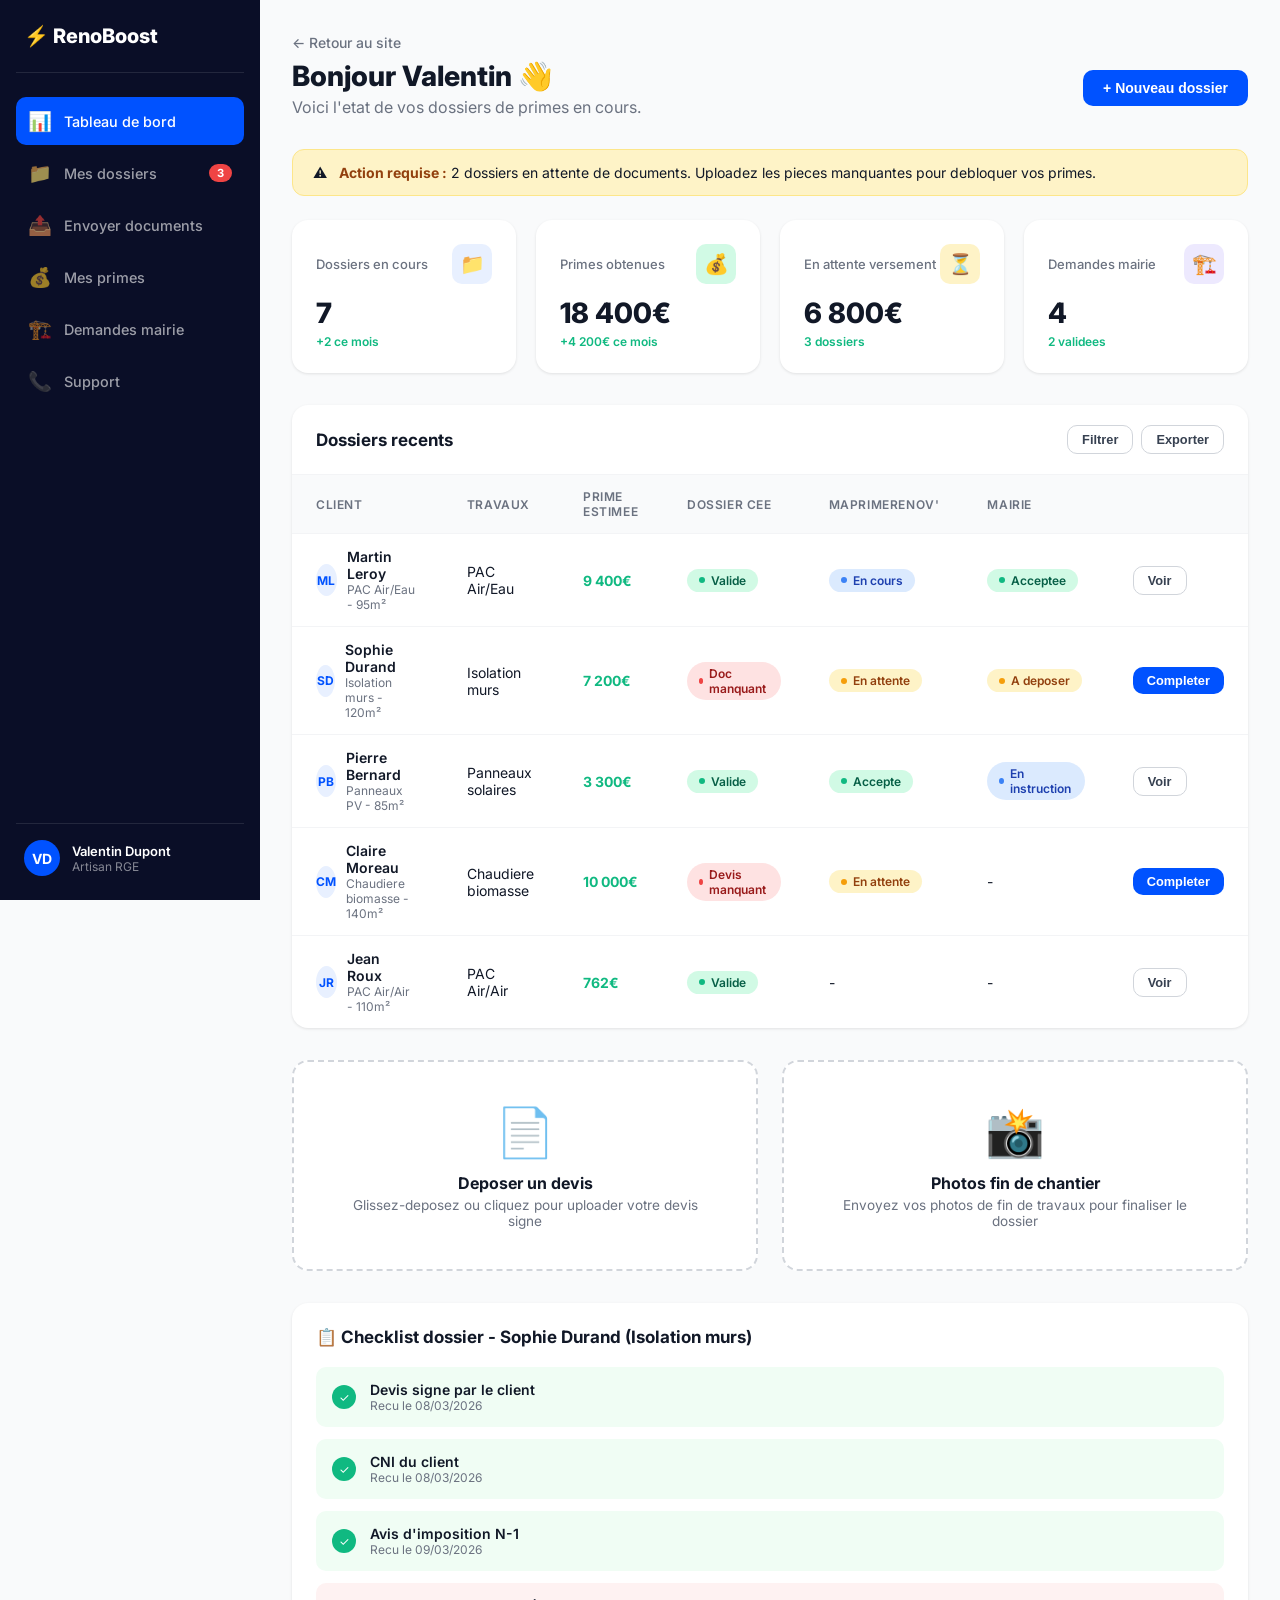
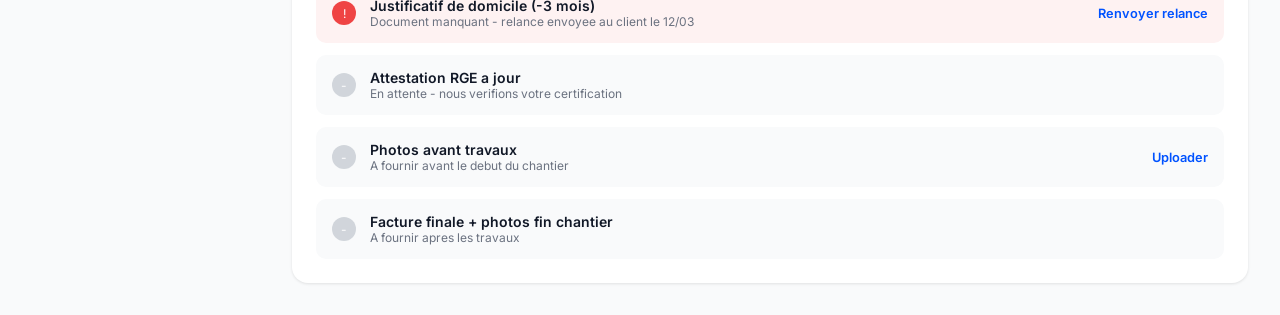
==== dashboard.html @ 0b753ac8 "Add artisan dashboard with dossier tracking, checklist, and document upload" ====
<!DOCTYPE html>
<html lang="fr">
<head>
    <meta charset="UTF-8">
    <meta name="viewport" content="width=device-width, initial-scale=1.0">
    <title>RenoBoost - Espace Artisan</title>
    <link rel="preconnect" href="https://fonts.googleapis.com">
    <link rel="preconnect" href="https://fonts.gstatic.com" crossorigin>
    <link href="https://fonts.googleapis.com/css2?family=Inter:wght@300;400;500;600;700;800;900&display=swap" rel="stylesheet">
    <style>
        :root {
            --primary: #0052FF;
            --primary-dark: #0041CC;
            --primary-light: #E8F0FF;
            --accent: #00D4AA;
            --dark: #0A0E27;
            --gray-900: #111827;
            --gray-700: #374151;
            --gray-500: #6B7280;
            --gray-300: #D1D5DB;
            --gray-100: #F3F4F6;
            --gray-50: #F9FAFB;
            --white: #FFFFFF;
            --success: #10B981;
            --warning: #F59E0B;
            --danger: #EF4444;
            --radius: 12px;
            --radius-lg: 16px;
            --shadow: 0 1px 3px rgba(0,0,0,0.1);
            --shadow-md: 0 4px 6px -1px rgba(0,0,0,0.1);
        }
        *, *::before, *::after { box-sizing: border-box; margin: 0; padding: 0; }
        body {
            font-family: 'Inter', -apple-system, sans-serif;
            background: var(--gray-50);
            color: var(--gray-900);
            min-height: 100vh;
        }

        /* Sidebar */
        .layout { display: flex; min-height: 100vh; }
        .sidebar {
            width: 260px;
            background: var(--dark);
            color: var(--white);
            padding: 24px 16px;
            display: flex;
            flex-direction: column;
            position: fixed;
            top: 0;
            bottom: 0;
            left: 0;
            z-index: 100;
        }
        .sidebar-logo {
            font-size: 1.25rem;
            font-weight: 800;
            padding: 0 8px 24px;
            border-bottom: 1px solid rgba(255,255,255,0.1);
            margin-bottom: 24px;
        }
        .sidebar-nav { display: flex; flex-direction: column; gap: 4px; flex: 1; }
        .sidebar-link {
            display: flex;
            align-items: center;
            gap: 12px;
            padding: 12px 12px;
            border-radius: 10px;
            color: rgba(255,255,255,0.6);
            font-size: 0.9rem;
            font-weight: 500;
            text-decoration: none;
            transition: all 0.2s;
        }
        .sidebar-link:hover { background: rgba(255,255,255,0.08); color: var(--white); }
        .sidebar-link.active { background: var(--primary); color: var(--white); }
        .sidebar-link .icon { font-size: 1.2rem; width: 24px; text-align: center; }
        .sidebar-badge {
            margin-left: auto;
            padding: 2px 8px;
            background: var(--danger);
            color: var(--white);
            font-size: 0.7rem;
            font-weight: 700;
            border-radius: 100px;
        }
        .sidebar-user {
            display: flex;
            align-items: center;
            gap: 12px;
            padding: 16px 8px 0;
            border-top: 1px solid rgba(255,255,255,0.1);
            margin-top: auto;
        }
        .user-avatar {
            width: 36px;
            height: 36px;
            background: var(--primary);
            border-radius: 50%;
            display: flex;
            align-items: center;
            justify-content: center;
            font-weight: 700;
            font-size: 0.875rem;
        }
        .user-info { font-size: 0.8125rem; }
        .user-name { font-weight: 600; }
        .user-role { opacity: 0.5; font-size: 0.75rem; }

        /* Main */
        .main { flex: 1; margin-left: 260px; padding: 32px; }
        .page-header {
            display: flex;
            justify-content: space-between;
            align-items: center;
            margin-bottom: 32px;
        }
        .page-header h1 { font-size: 1.75rem; font-weight: 800; }
        .page-header p { color: var(--gray-500); margin-top: 4px; }

        /* Stats cards */
        .stats-grid {
            display: grid;
            grid-template-columns: repeat(4, 1fr);
            gap: 20px;
            margin-bottom: 32px;
        }
        .stat-card {
            background: var(--white);
            border-radius: var(--radius-lg);
            padding: 24px;
            box-shadow: var(--shadow);
        }
        .stat-card-header {
            display: flex;
            justify-content: space-between;
            align-items: center;
            margin-bottom: 12px;
        }
        .stat-card-label { font-size: 0.8125rem; color: var(--gray-500); font-weight: 500; }
        .stat-card-icon {
            width: 40px;
            height: 40px;
            border-radius: 10px;
            display: flex;
            align-items: center;
            justify-content: center;
            font-size: 1.25rem;
        }
        .stat-card-icon.blue { background: var(--primary-light); }
        .stat-card-icon.green { background: #D1FAE5; }
        .stat-card-icon.orange { background: #FEF3C7; }
        .stat-card-icon.purple { background: #EDE9FE; }
        .stat-card-value { font-size: 1.75rem; font-weight: 800; }
        .stat-card-change { font-size: 0.75rem; color: var(--success); font-weight: 600; margin-top: 4px; }

        /* Table */
        .card {
            background: var(--white);
            border-radius: var(--radius-lg);
            box-shadow: var(--shadow);
            overflow: hidden;
        }
        .card-header {
            display: flex;
            justify-content: space-between;
            align-items: center;
            padding: 20px 24px;
            border-bottom: 1px solid var(--gray-100);
        }
        .card-title { font-size: 1.0625rem; font-weight: 700; }
        .btn {
            display: inline-flex;
            align-items: center;
            gap: 6px;
            padding: 10px 20px;
            font-size: 0.875rem;
            font-weight: 600;
            border-radius: 10px;
            border: none;
            cursor: pointer;
            transition: all 0.2s;
        }
        .btn-primary { background: var(--primary); color: var(--white); }
        .btn-primary:hover { background: var(--primary-dark); }
        .btn-outline { background: transparent; border: 1px solid var(--gray-300); color: var(--gray-700); }
        .btn-sm { padding: 6px 14px; font-size: 0.8rem; }

        table { width: 100%; border-collapse: collapse; }
        th, td { padding: 14px 24px; text-align: left; font-size: 0.875rem; }
        th { font-weight: 600; color: var(--gray-500); font-size: 0.75rem; text-transform: uppercase; letter-spacing: 0.05em; background: var(--gray-50); }
        td { border-top: 1px solid var(--gray-100); }
        tr:hover td { background: var(--gray-50); }

        .status {
            display: inline-flex;
            align-items: center;
            gap: 6px;
            padding: 4px 12px;
            border-radius: 100px;
            font-size: 0.75rem;
            font-weight: 600;
        }
        .status-dot { width: 6px; height: 6px; border-radius: 50%; }
        .status-pending { background: #FEF3C7; color: #92400E; }
        .status-pending .status-dot { background: #F59E0B; }
        .status-progress { background: #DBEAFE; color: #1E40AF; }
        .status-progress .status-dot { background: #3B82F6; }
        .status-done { background: #D1FAE5; color: #065F46; }
        .status-done .status-dot { background: #10B981; }
        .status-missing { background: #FEE2E2; color: #991B1B; }
        .status-missing .status-dot { background: #EF4444; }

        .client-cell { display: flex; align-items: center; gap: 10px; }
        .client-avatar {
            width: 32px; height: 32px; border-radius: 50%;
            background: var(--primary-light); color: var(--primary);
            display: flex; align-items: center; justify-content: center;
            font-weight: 700; font-size: 0.75rem;
        }
        .client-name { font-weight: 600; }
        .client-sub { font-size: 0.75rem; color: var(--gray-500); }
        .amount { font-weight: 700; color: var(--success); }

        /* Upload zone */
        .upload-section { margin-top: 32px; display: grid; grid-template-columns: 1fr 1fr; gap: 24px; }
        .upload-card {
            background: var(--white);
            border: 2px dashed var(--gray-300);
            border-radius: var(--radius-lg);
            padding: 40px;
            text-align: center;
            cursor: pointer;
            transition: all 0.2s;
        }
        .upload-card:hover { border-color: var(--primary); background: var(--primary-light); }
        .upload-icon { font-size: 3rem; margin-bottom: 12px; }
        .upload-title { font-size: 1rem; font-weight: 700; margin-bottom: 4px; }
        .upload-desc { font-size: 0.85rem; color: var(--gray-500); }

        /* Checklist */
        .checklist-section { margin-top: 32px; }
        .checklist-card {
            background: var(--white);
            border-radius: var(--radius-lg);
            box-shadow: var(--shadow);
            padding: 24px;
        }
        .checklist-title {
            font-size: 1.0625rem;
            font-weight: 700;
            margin-bottom: 20px;
            display: flex;
            align-items: center;
            gap: 10px;
        }
        .checklist { display: flex; flex-direction: column; gap: 12px; }
        .checklist-item {
            display: flex;
            align-items: center;
            gap: 14px;
            padding: 14px 16px;
            border-radius: 10px;
            background: var(--gray-50);
            transition: all 0.2s;
        }
        .checklist-item.done { background: #F0FDF4; }
        .checklist-item.missing { background: #FEF2F2; }
        .check-icon {
            width: 24px; height: 24px; border-radius: 50%;
            display: flex; align-items: center; justify-content: center;
            font-size: 0.75rem; flex-shrink: 0;
        }
        .check-icon.done { background: var(--success); color: white; }
        .check-icon.pending { background: var(--gray-300); color: white; }
        .check-icon.missing { background: var(--danger); color: white; }
        .checklist-text { flex: 1; }
        .checklist-label { font-size: 0.875rem; font-weight: 600; }
        .checklist-hint { font-size: 0.75rem; color: var(--gray-500); }
        .checklist-action { font-size: 0.8rem; color: var(--primary); font-weight: 600; cursor: pointer; }

        /* Notification bell */
        .notif-bar {
            background: #FEF3C7;
            border: 1px solid #FDE68A;
            border-radius: var(--radius);
            padding: 14px 20px;
            margin-bottom: 24px;
            display: flex;
            align-items: center;
            gap: 12px;
            font-size: 0.875rem;
        }
        .notif-bar strong { color: #92400E; }

        /* Back link */
        .back-link {
            display: inline-flex;
            align-items: center;
            gap: 6px;
            color: var(--gray-500);
            font-size: 0.875rem;
            font-weight: 500;
            text-decoration: none;
            margin-bottom: 8px;
        }
        .back-link:hover { color: var(--primary); }

        /* Responsive */
        @media (max-width: 1024px) {
            .stats-grid { grid-template-columns: 1fr 1fr; }
            .upload-section { grid-template-columns: 1fr; }
        }
        @media (max-width: 768px) {
            .sidebar { display: none; }
            .main { margin-left: 0; padding: 20px; }
            .stats-grid { grid-template-columns: 1fr; }
            .page-header { flex-direction: column; align-items: flex-start; gap: 16px; }
        }
    </style>
</head>
<body>
    <div class="layout">
        <!-- Sidebar -->
        <aside class="sidebar">
            <div class="sidebar-logo">⚡ RenoBoost</div>
            <nav class="sidebar-nav">
                <a href="#" class="sidebar-link active">
                    <span class="icon">📊</span> Tableau de bord
                </a>
                <a href="#" class="sidebar-link">
                    <span class="icon">📁</span> Mes dossiers
                    <span class="sidebar-badge">3</span>
                </a>
                <a href="#" class="sidebar-link">
                    <span class="icon">📤</span> Envoyer documents
                </a>
                <a href="#" class="sidebar-link">
                    <span class="icon">💰</span> Mes primes
                </a>
                <a href="#" class="sidebar-link">
                    <span class="icon">🏗️</span> Demandes mairie
                </a>
                <a href="#" class="sidebar-link">
                    <span class="icon">📞</span> Support
                </a>
            </nav>
            <div class="sidebar-user">
                <div class="user-avatar">VD</div>
                <div class="user-info">
                    <div class="user-name">Valentin Dupont</div>
                    <div class="user-role">Artisan RGE</div>
                </div>
            </div>
        </aside>

        <!-- Main Content -->
        <main class="main">
            <a href="index.html" class="back-link">← Retour au site</a>

            <div class="page-header">
                <div>
                    <h1>Bonjour Valentin 👋</h1>
                    <p>Voici l'etat de vos dossiers de primes en cours.</p>
                </div>
                <button class="btn btn-primary" onclick="document.querySelector('.upload-section').scrollIntoView({behavior:'smooth'})">
                    + Nouveau dossier
                </button>
            </div>

            <!-- Alert -->
            <div class="notif-bar">
                <span>⚠️</span>
                <div><strong>Action requise :</strong> 2 dossiers en attente de documents. Uploadez les pieces manquantes pour debloquer vos primes.</div>
            </div>

            <!-- Stats -->
            <div class="stats-grid">
                <div class="stat-card">
                    <div class="stat-card-header">
                        <span class="stat-card-label">Dossiers en cours</span>
                        <div class="stat-card-icon blue">📁</div>
                    </div>
                    <div class="stat-card-value">7</div>
                    <div class="stat-card-change">+2 ce mois</div>
                </div>
                <div class="stat-card">
                    <div class="stat-card-header">
                        <span class="stat-card-label">Primes obtenues</span>
                        <div class="stat-card-icon green">💰</div>
                    </div>
                    <div class="stat-card-value">18 400€</div>
                    <div class="stat-card-change">+4 200€ ce mois</div>
                </div>
                <div class="stat-card">
                    <div class="stat-card-header">
                        <span class="stat-card-label">En attente versement</span>
                        <div class="stat-card-icon orange">⏳</div>
                    </div>
                    <div class="stat-card-value">6 800€</div>
                    <div class="stat-card-change">3 dossiers</div>
                </div>
                <div class="stat-card">
                    <div class="stat-card-header">
                        <span class="stat-card-label">Demandes mairie</span>
                        <div class="stat-card-icon purple">🏗️</div>
                    </div>
                    <div class="stat-card-value">4</div>
                    <div class="stat-card-change">2 validees</div>
                </div>
            </div>

            <!-- Dossiers table -->
            <div class="card">
                <div class="card-header">
                    <span class="card-title">Dossiers recents</span>
                    <div style="display:flex;gap:8px;">
                        <button class="btn btn-outline btn-sm">Filtrer</button>
                        <button class="btn btn-outline btn-sm">Exporter</button>
                    </div>
                </div>
                <table>
                    <thead>
                        <tr>
                            <th>Client</th>
                            <th>Travaux</th>
                            <th>Prime estimee</th>
                            <th>Dossier CEE</th>
                            <th>MaPrimeRenov'</th>
                            <th>Mairie</th>
                            <th></th>
                        </tr>
                    </thead>
                    <tbody>
                        <tr>
                            <td>
                                <div class="client-cell">
                                    <div class="client-avatar">ML</div>
                                    <div>
                                        <div class="client-name">Martin Leroy</div>
                                        <div class="client-sub">PAC Air/Eau - 95m²</div>
                                    </div>
                                </div>
                            </td>
                            <td>PAC Air/Eau</td>
                            <td class="amount">9 400€</td>
                            <td><span class="status status-done"><span class="status-dot"></span>Valide</span></td>
                            <td><span class="status status-progress"><span class="status-dot"></span>En cours</span></td>
                            <td><span class="status status-done"><span class="status-dot"></span>Acceptee</span></td>
                            <td><button class="btn btn-outline btn-sm">Voir</button></td>
                        </tr>
                        <tr>
                            <td>
                                <div class="client-cell">
                                    <div class="client-avatar">SD</div>
                                    <div>
                                        <div class="client-name">Sophie Durand</div>
                                        <div class="client-sub">Isolation murs - 120m²</div>
                                    </div>
                                </div>
                            </td>
                            <td>Isolation murs</td>
                            <td class="amount">7 200€</td>
                            <td><span class="status status-missing"><span class="status-dot"></span>Doc manquant</span></td>
                            <td><span class="status status-pending"><span class="status-dot"></span>En attente</span></td>
                            <td><span class="status status-pending"><span class="status-dot"></span>A deposer</span></td>
                            <td><button class="btn btn-primary btn-sm">Completer</button></td>
                        </tr>
                        <tr>
                            <td>
                                <div class="client-cell">
                                    <div class="client-avatar">PB</div>
                                    <div>
                                        <div class="client-name">Pierre Bernard</div>
                                        <div class="client-sub">Panneaux PV - 85m²</div>
                                    </div>
                                </div>
                            </td>
                            <td>Panneaux solaires</td>
                            <td class="amount">3 300€</td>
                            <td><span class="status status-done"><span class="status-dot"></span>Valide</span></td>
                            <td><span class="status status-done"><span class="status-dot"></span>Accepte</span></td>
                            <td><span class="status status-progress"><span class="status-dot"></span>En instruction</span></td>
                            <td><button class="btn btn-outline btn-sm">Voir</button></td>
                        </tr>
                        <tr>
                            <td>
                                <div class="client-cell">
                                    <div class="client-avatar">CM</div>
                                    <div>
                                        <div class="client-name">Claire Moreau</div>
                                        <div class="client-sub">Chaudiere biomasse - 140m²</div>
                                    </div>
                                </div>
                            </td>
                            <td>Chaudiere biomasse</td>
                            <td class="amount">10 000€</td>
                            <td><span class="status status-missing"><span class="status-dot"></span>Devis manquant</span></td>
                            <td><span class="status status-pending"><span class="status-dot"></span>En attente</span></td>
                            <td>-</td>
                            <td><button class="btn btn-primary btn-sm">Completer</button></td>
                        </tr>
                        <tr>
                            <td>
                                <div class="client-cell">
                                    <div class="client-avatar">JR</div>
                                    <div>
                                        <div class="client-name">Jean Roux</div>
                                        <div class="client-sub">PAC Air/Air - 110m²</div>
                                    </div>
                                </div>
                            </td>
                            <td>PAC Air/Air</td>
                            <td class="amount">762€</td>
                            <td><span class="status status-done"><span class="status-dot"></span>Valide</span></td>
                            <td>-</td>
                            <td>-</td>
                            <td><button class="btn btn-outline btn-sm">Voir</button></td>
                        </tr>
                    </tbody>
                </table>
            </div>

            <!-- Upload section -->
            <div class="upload-section">
                <div class="upload-card" onclick="alert('Upload devis - Fonctionnalite a venir !')">
                    <div class="upload-icon">📄</div>
                    <div class="upload-title">Deposer un devis</div>
                    <div class="upload-desc">Glissez-deposez ou cliquez pour uploader votre devis signe</div>
                </div>
                <div class="upload-card" onclick="alert('Upload photos - Fonctionnalite a venir !')">
                    <div class="upload-icon">📸</div>
                    <div class="upload-title">Photos fin de chantier</div>
                    <div class="upload-desc">Envoyez vos photos de fin de travaux pour finaliser le dossier</div>
                </div>
            </div>

            <!-- Checklist -->
            <div class="checklist-section">
                <div class="checklist-card">
                    <div class="checklist-title">📋 Checklist dossier - Sophie Durand (Isolation murs)</div>
                    <div class="checklist">
                        <div class="checklist-item done">
                            <div class="check-icon done">✓</div>
                            <div class="checklist-text">
                                <div class="checklist-label">Devis signe par le client</div>
                                <div class="checklist-hint">Recu le 08/03/2026</div>
                            </div>
                        </div>
                        <div class="checklist-item done">
                            <div class="check-icon done">✓</div>
                            <div class="checklist-text">
                                <div class="checklist-label">CNI du client</div>
                                <div class="checklist-hint">Recu le 08/03/2026</div>
                            </div>
                        </div>
                        <div class="checklist-item done">
                            <div class="check-icon done">✓</div>
                            <div class="checklist-text">
                                <div class="checklist-label">Avis d'imposition N-1</div>
                                <div class="checklist-hint">Recu le 09/03/2026</div>
                            </div>
                        </div>
                        <div class="checklist-item missing">
                            <div class="check-icon missing">!</div>
                            <div class="checklist-text">
                                <div class="checklist-label">Justificatif de domicile (-3 mois)</div>
                                <div class="checklist-hint">Document manquant - relance envoyee au client le 12/03</div>
                            </div>
                            <span class="checklist-action">Renvoyer relance</span>
                        </div>
                        <div class="checklist-item">
                            <div class="check-icon pending">-</div>
                            <div class="checklist-text">
                                <div class="checklist-label">Attestation RGE a jour</div>
                                <div class="checklist-hint">En attente - nous verifions votre certification</div>
                            </div>
                        </div>
                        <div class="checklist-item">
                            <div class="check-icon pending">-</div>
                            <div class="checklist-text">
                                <div class="checklist-label">Photos avant travaux</div>
                                <div class="checklist-hint">A fournir avant le debut du chantier</div>
                            </div>
                            <span class="checklist-action">Uploader</span>
                        </div>
                        <div class="checklist-item">
                            <div class="check-icon pending">-</div>
                            <div class="checklist-text">
                                <div class="checklist-label">Facture finale + photos fin chantier</div>
                                <div class="checklist-hint">A fournir apres les travaux</div>
                            </div>
                        </div>
                    </div>
                </div>
            </div>
        </main>
    </div>
</body>
</html>
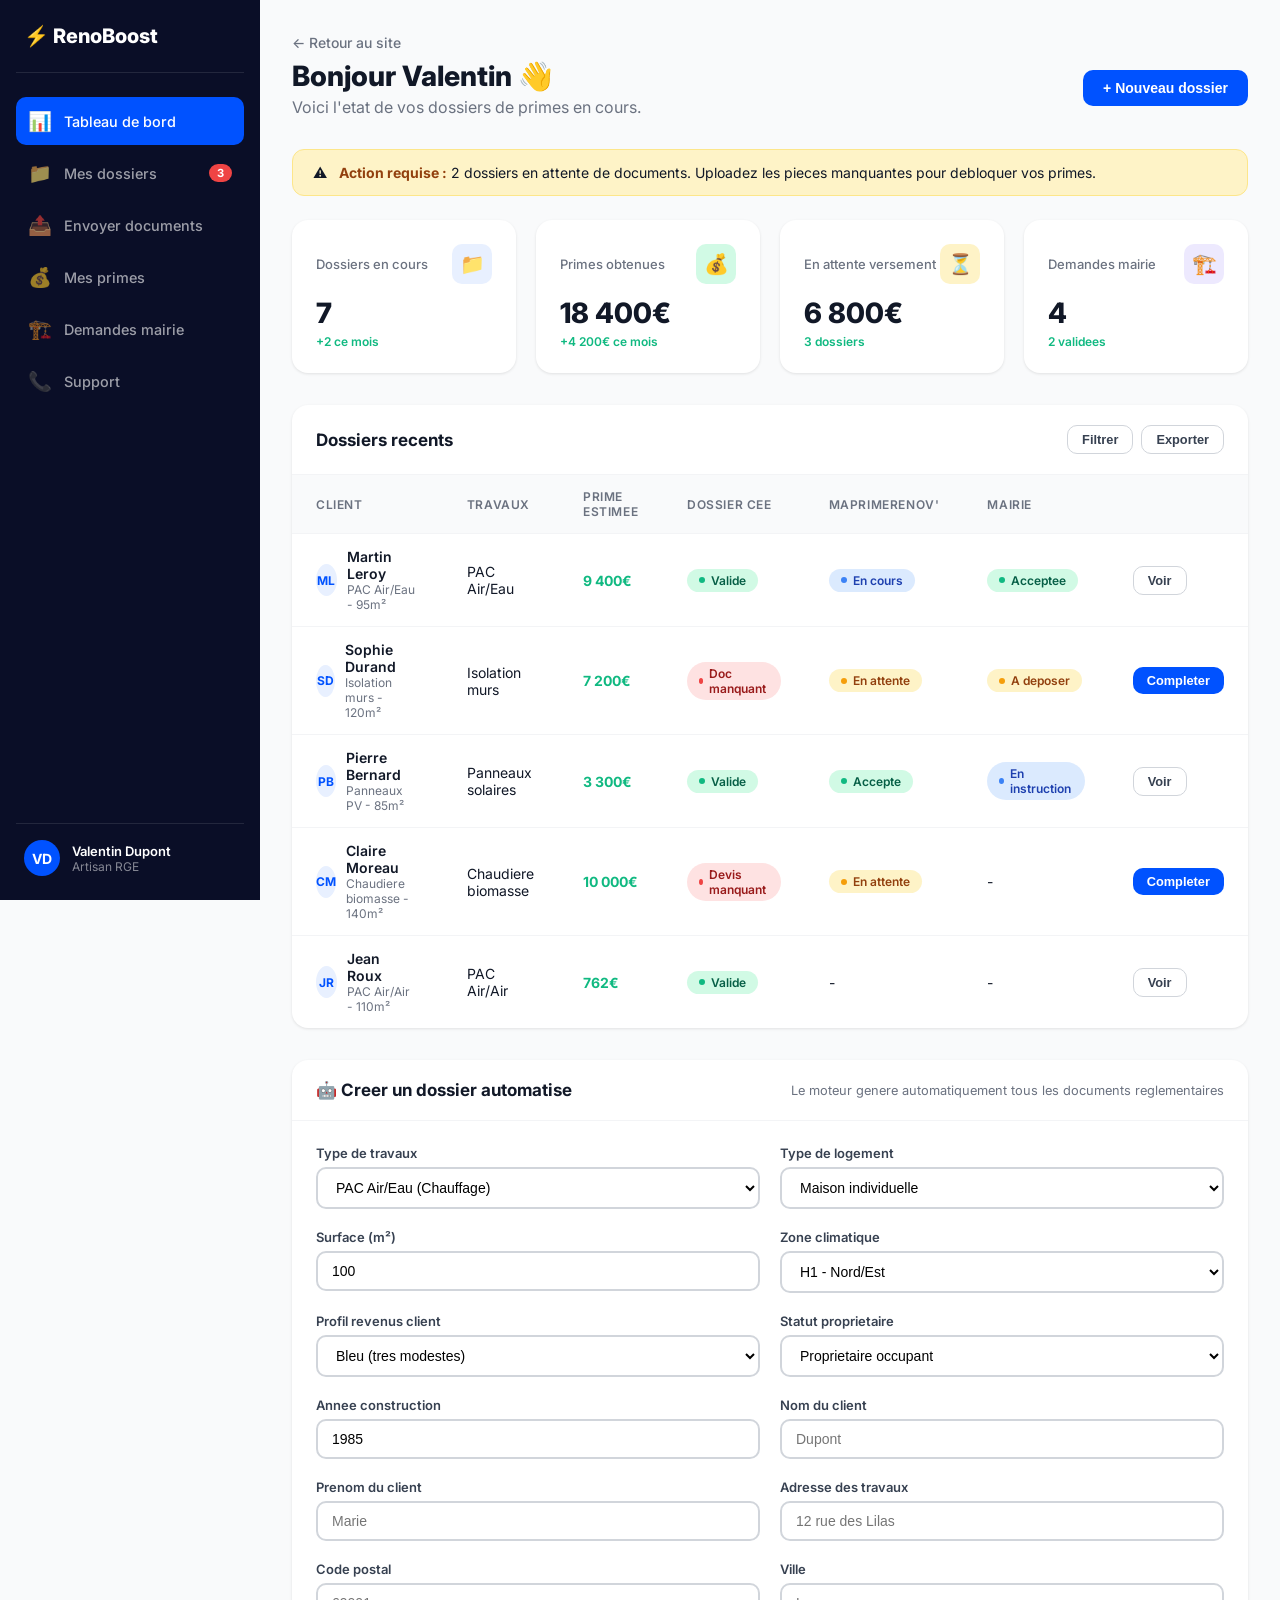
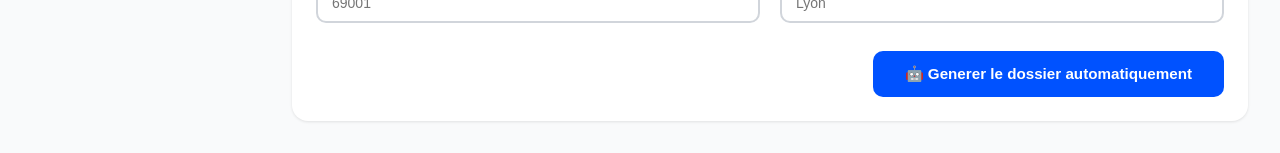
==== commit 591e032d: "Add automated dossier engine based on CEE/MPR/urbanisme regulations" ====
--- a/dashboard.html
+++ b/dashboard.html
@@ -305,6 +305,56 @@
             margin-bottom: 8px;
         }
         .back-link:hover { color: var(--primary); }
+
+        /* Form dashboard */
+        .form-group-dash { display: flex; flex-direction: column; gap: 6px; }
+        .form-group-dash label { font-size: 0.8125rem; font-weight: 600; color: var(--gray-700); }
+        .dash-input {
+            padding: 10px 14px; border: 2px solid var(--gray-300); border-radius: 10px;
+            font-size: 0.875rem; background: var(--white); transition: border-color 0.2s;
+        }
+        .dash-input:focus { border-color: var(--primary); outline: none; }
+        /* Doc sections */
+        .doc-section-header {
+            padding: 14px 24px; background: var(--gray-50); font-weight: 700;
+            font-size: 0.875rem; border-top: 1px solid var(--gray-100);
+            display: flex; align-items: center; gap: 10px;
+        }
+        .doc-row {
+            display: flex; align-items: center; gap: 16px; padding: 12px 24px;
+            border-top: 1px solid var(--gray-100); font-size: 0.85rem;
+        }
+        .doc-row:hover { background: var(--gray-50); }
+        .doc-icon { font-size: 1.1rem; width: 28px; text-align: center; }
+        .doc-info { flex: 1; }
+        .doc-name { font-weight: 600; }
+        .doc-desc { font-size: 0.75rem; color: var(--gray-500); margin-top: 2px; }
+        .doc-badge {
+            padding: 3px 10px; border-radius: 100px; font-size: 0.7rem; font-weight: 600;
+        }
+        .doc-badge.auto { background: #D1FAE5; color: #065F46; }
+        .doc-badge.manual { background: #FEF3C7; color: #92400E; }
+        .doc-badge.verifiable { background: #DBEAFE; color: #1E40AF; }
+        .doc-when { font-size: 0.7rem; color: var(--gray-500); white-space: nowrap; }
+        /* Timeline */
+        .tl-step {
+            display: flex; gap: 16px; padding: 14px 0;
+            border-bottom: 1px solid var(--gray-100);
+        }
+        .tl-step:last-child { border-bottom: none; }
+        .tl-num {
+            width: 32px; height: 32px; border-radius: 50%;
+            display: flex; align-items: center; justify-content: center;
+            font-size: 0.75rem; font-weight: 800; flex-shrink: 0;
+            background: var(--primary); color: white;
+        }
+        .tl-num.auto { background: var(--success); }
+        .tl-content { flex: 1; }
+        .tl-phase { font-size: 0.65rem; font-weight: 700; text-transform: uppercase; color: var(--gray-500); letter-spacing: 0.05em; }
+        .tl-action { font-weight: 700; font-size: 0.875rem; margin: 2px 0; }
+        .tl-detail { font-size: 0.8rem; color: var(--gray-500); }
+        .tl-alert { font-size: 0.75rem; color: var(--danger); font-weight: 600; margin-top: 4px; }
+        .tl-delai { font-size: 0.7rem; color: var(--primary); font-weight: 600; white-space: nowrap; align-self: center; }
 
         /* Responsive */
         @media (max-width: 1024px) {
@@ -521,80 +571,291 @@
                 </table>
             </div>
 
-            <!-- Upload section -->
-            <div class="upload-section">
-                <div class="upload-card" onclick="alert('Upload devis - Fonctionnalite a venir !')">
-                    <div class="upload-icon">📄</div>
-                    <div class="upload-title">Deposer un devis</div>
-                    <div class="upload-desc">Glissez-deposez ou cliquez pour uploader votre devis signe</div>
-                </div>
-                <div class="upload-card" onclick="alert('Upload photos - Fonctionnalite a venir !')">
-                    <div class="upload-icon">📸</div>
-                    <div class="upload-title">Photos fin de chantier</div>
-                    <div class="upload-desc">Envoyez vos photos de fin de travaux pour finaliser le dossier</div>
-                </div>
-            </div>
-
-            <!-- Checklist -->
-            <div class="checklist-section">
-                <div class="checklist-card">
-                    <div class="checklist-title">📋 Checklist dossier - Sophie Durand (Isolation murs)</div>
-                    <div class="checklist">
-                        <div class="checklist-item done">
-                            <div class="check-icon done">✓</div>
-                            <div class="checklist-text">
-                                <div class="checklist-label">Devis signe par le client</div>
-                                <div class="checklist-hint">Recu le 08/03/2026</div>
-                            </div>
-                        </div>
-                        <div class="checklist-item done">
-                            <div class="check-icon done">✓</div>
-                            <div class="checklist-text">
-                                <div class="checklist-label">CNI du client</div>
-                                <div class="checklist-hint">Recu le 08/03/2026</div>
-                            </div>
-                        </div>
-                        <div class="checklist-item done">
-                            <div class="check-icon done">✓</div>
-                            <div class="checklist-text">
-                                <div class="checklist-label">Avis d'imposition N-1</div>
-                                <div class="checklist-hint">Recu le 09/03/2026</div>
-                            </div>
-                        </div>
-                        <div class="checklist-item missing">
-                            <div class="check-icon missing">!</div>
-                            <div class="checklist-text">
-                                <div class="checklist-label">Justificatif de domicile (-3 mois)</div>
-                                <div class="checklist-hint">Document manquant - relance envoyee au client le 12/03</div>
-                            </div>
-                            <span class="checklist-action">Renvoyer relance</span>
-                        </div>
-                        <div class="checklist-item">
-                            <div class="check-icon pending">-</div>
-                            <div class="checklist-text">
-                                <div class="checklist-label">Attestation RGE a jour</div>
-                                <div class="checklist-hint">En attente - nous verifions votre certification</div>
-                            </div>
-                        </div>
-                        <div class="checklist-item">
-                            <div class="check-icon pending">-</div>
-                            <div class="checklist-text">
-                                <div class="checklist-label">Photos avant travaux</div>
-                                <div class="checklist-hint">A fournir avant le debut du chantier</div>
-                            </div>
-                            <span class="checklist-action">Uploader</span>
-                        </div>
-                        <div class="checklist-item">
-                            <div class="check-icon pending">-</div>
-                            <div class="checklist-text">
-                                <div class="checklist-label">Facture finale + photos fin chantier</div>
-                                <div class="checklist-hint">A fournir apres les travaux</div>
-                            </div>
-                        </div>
+            <!-- NOUVEAU DOSSIER AUTOMATISE -->
+            <div id="nouveauDossierSection" class="card" style="margin-top:32px;">
+                <div class="card-header">
+                    <span class="card-title">🤖 Creer un dossier automatise</span>
+                    <span style="font-size:0.8rem;color:var(--gray-500);">Le moteur genere automatiquement tous les documents reglementaires</span>
+                </div>
+                <div style="padding:24px;">
+                    <form id="formNouveauDossier" style="display:grid;grid-template-columns:1fr 1fr;gap:20px;">
+                        <div class="form-group-dash">
+                            <label>Type de travaux</label>
+                            <select id="nd_travaux" class="dash-input">
+                                <option value="pac_air_eau">PAC Air/Eau (Chauffage)</option>
+                                <option value="pac_air_air">PAC Air/Air (Clim reversible)</option>
+                                <option value="chaudiere_biomasse">Chaudiere biomasse</option>
+                                <option value="isolation_murs_ext">Isolation murs exterieur (ITE)</option>
+                                <option value="isolation_murs_int">Isolation murs interieur</option>
+                                <option value="isolation_combles">Isolation combles / toiture</option>
+                                <option value="panneaux_solaires_toiture">Panneaux photovoltaiques (toiture)</option>
+                                <option value="chauffe_eau_solaire">Chauffe-eau solaire</option>
+                                <option value="fenetres">Fenetres double/triple vitrage</option>
+                                <option value="vmc_double_flux">VMC double flux</option>
+                            </select>
+                        </div>
+                        <div class="form-group-dash">
+                            <label>Type de logement</label>
+                            <select id="nd_logement" class="dash-input">
+                                <option value="maison">Maison individuelle</option>
+                                <option value="appartement">Appartement</option>
+                            </select>
+                        </div>
+                        <div class="form-group-dash">
+                            <label>Surface (m²)</label>
+                            <input type="number" id="nd_surface" value="100" class="dash-input">
+                        </div>
+                        <div class="form-group-dash">
+                            <label>Zone climatique</label>
+                            <select id="nd_zone" class="dash-input">
+                                <option value="H1">H1 - Nord/Est</option>
+                                <option value="H2">H2 - Ouest</option>
+                                <option value="H3">H3 - Sud</option>
+                            </select>
+                        </div>
+                        <div class="form-group-dash">
+                            <label>Profil revenus client</label>
+                            <select id="nd_revenus" class="dash-input">
+                                <option value="bleu">Bleu (tres modestes)</option>
+                                <option value="jaune">Jaune (modestes)</option>
+                                <option value="violet">Violet (intermediaires)</option>
+                                <option value="rose">Rose (superieurs)</option>
+                            </select>
+                        </div>
+                        <div class="form-group-dash">
+                            <label>Statut proprietaire</label>
+                            <select id="nd_statut" class="dash-input">
+                                <option value="occupant">Proprietaire occupant</option>
+                                <option value="bailleur">Proprietaire bailleur</option>
+                            </select>
+                        </div>
+                        <div class="form-group-dash">
+                            <label>Annee construction</label>
+                            <input type="number" id="nd_annee" value="1985" class="dash-input">
+                        </div>
+                        <div class="form-group-dash">
+                            <label>Nom du client</label>
+                            <input type="text" id="nd_nom" placeholder="Dupont" class="dash-input">
+                        </div>
+                        <div class="form-group-dash">
+                            <label>Prenom du client</label>
+                            <input type="text" id="nd_prenom" placeholder="Marie" class="dash-input">
+                        </div>
+                        <div class="form-group-dash">
+                            <label>Adresse des travaux</label>
+                            <input type="text" id="nd_adresse" placeholder="12 rue des Lilas" class="dash-input">
+                        </div>
+                        <div class="form-group-dash">
+                            <label>Code postal</label>
+                            <input type="text" id="nd_cp" placeholder="69001" class="dash-input">
+                        </div>
+                        <div class="form-group-dash">
+                            <label>Ville</label>
+                            <input type="text" id="nd_ville" placeholder="Lyon" class="dash-input">
+                        </div>
+                        <div style="grid-column:1/-1;display:flex;gap:12px;justify-content:flex-end;margin-top:8px;">
+                            <button type="button" class="btn btn-primary" onclick="creerDossierAuto()" style="padding:14px 32px;font-size:0.95rem;">
+                                🤖 Generer le dossier automatiquement
+                            </button>
+                        </div>
+                    </form>
+                </div>
+            </div>
+
+            <!-- RESULTATS DU DOSSIER GENERE -->
+            <div id="dossierResultat" style="display:none;margin-top:32px;">
+                <!-- Alertes -->
+                <div id="dossierAlertes" style="margin-bottom:20px;"></div>
+
+                <!-- Resume financier -->
+                <div class="stats-grid" id="dossierStats"></div>
+
+                <!-- Documents par dossier -->
+                <div class="card" style="margin-top:20px;">
+                    <div class="card-header">
+                        <span class="card-title">📋 Documents requis (generes par le moteur reglementaire)</span>
+                        <div style="display:flex;gap:8px;">
+                            <button class="btn btn-outline btn-sm" onclick="telechargerDocuments()">📥 Telecharger les docs auto</button>
+                        </div>
+                    </div>
+                    <div id="dossierDocuments" style="padding:0;"></div>
+                </div>
+
+                <!-- Timeline -->
+                <div class="card" style="margin-top:20px;">
+                    <div class="card-header">
+                        <span class="card-title">📅 Timeline du dossier</span>
+                    </div>
+                    <div id="dossierTimeline" style="padding:24px;"></div>
+                </div>
+
+                <!-- Documents generes -->
+                <div class="card" style="margin-top:20px;">
+                    <div class="card-header">
+                        <span class="card-title">📄 Apercu documents auto-generes</span>
+                        <button class="btn btn-outline btn-sm" onclick="togglePreview()">Afficher/Masquer</button>
+                    </div>
+                    <div id="dossierPreview" style="padding:24px;display:none;">
+                        <div id="previewContent" style="font-family:monospace;font-size:0.8rem;white-space:pre-wrap;background:#1a1f3d;color:#e0e0e0;padding:24px;border-radius:12px;overflow-x:auto;"></div>
                     </div>
                 </div>
             </div>
         </main>
     </div>
+    <script src="engine.js"></script>
+    <script>
+    let dernierDossier = null;
+
+    function creerDossierAuto() {
+        const params = {
+            type_travaux: document.getElementById('nd_travaux').value,
+            type_logement: document.getElementById('nd_logement').value,
+            surface: parseInt(document.getElementById('nd_surface').value) || 100,
+            zone_climatique: document.getElementById('nd_zone').value,
+            revenus: document.getElementById('nd_revenus').value,
+            statut_proprio: document.getElementById('nd_statut').value,
+            annee_construction: parseInt(document.getElementById('nd_annee').value) || 1985,
+            nom_client: document.getElementById('nd_nom').value || 'Client',
+            prenom_client: document.getElementById('nd_prenom').value || 'Nouveau',
+            adresse_travaux: document.getElementById('nd_adresse').value || '12 rue des Lilas',
+            code_postal: document.getElementById('nd_cp').value || '69001',
+            ville: document.getElementById('nd_ville').value || 'Lyon',
+            nom_artisan: 'Valentin Dupont',
+            siret_artisan: '123 456 789 00012',
+            rge_numero: 'RGE-2024-XXXXX',
+        };
+
+        try {
+            dernierDossier = RenoEngine.genererDossier(params);
+            afficherResultat(dernierDossier);
+        } catch (e) {
+            alert('Erreur: ' + e.message);
+        }
+    }
+
+    function afficherResultat(d) {
+        const section = document.getElementById('dossierResultat');
+        section.style.display = 'block';
+        section.scrollIntoView({ behavior: 'smooth' });
+
+        // Alertes
+        const alertesHtml = d.alertes.map(a => {
+            const cls = a.type === 'error' ? 'background:#FEE2E2;border:1px solid #FECACA;color:#991B1B'
+                : a.type === 'warning' ? 'background:#FEF3C7;border:1px solid #FDE68A;color:#92400E'
+                : 'background:#DBEAFE;border:1px solid #BFDBFE;color:#1E40AF';
+            const icon = a.type === 'error' ? '🔴' : a.type === 'warning' ? '🟡' : '🔵';
+            return `<div style="${cls};padding:12px 16px;border-radius:10px;font-size:0.85rem;margin-bottom:8px;">${icon} ${a.message}</div>`;
+        }).join('');
+        document.getElementById('dossierAlertes').innerHTML = alertesHtml;
+
+        // Stats
+        document.getElementById('dossierStats').innerHTML = `
+            <div class="stat-card">
+                <div class="stat-card-header"><span class="stat-card-label">Ref. dossier</span><div class="stat-card-icon blue">📁</div></div>
+                <div class="stat-card-value" style="font-size:1.1rem;">${d.reference}</div>
+                <div class="stat-card-change">${d.travaux.label}</div>
+            </div>
+            <div class="stat-card">
+                <div class="stat-card-header"><span class="stat-card-label">Total aides estimees</span><div class="stat-card-icon green">💰</div></div>
+                <div class="stat-card-value">${d.estimations.total_aides.toLocaleString('fr-FR')}€</div>
+                <div class="stat-card-change">CEE: ${d.estimations.prime_cee.toLocaleString('fr-FR')}€ + MPR: ${d.estimations.prime_mpr.toLocaleString('fr-FR')}€</div>
+            </div>
+            <div class="stat-card">
+                <div class="stat-card-header"><span class="stat-card-label">Documents</span><div class="stat-card-icon purple">📄</div></div>
+                <div class="stat-card-value">${d.total_docs}</div>
+                <div class="stat-card-change">🤖 ${d.docs_auto} auto-generes | 📎 ${d.docs_manuels} a fournir</div>
+            </div>
+            <div class="stat-card">
+                <div class="stat-card-header"><span class="stat-card-label">Reste a charge</span><div class="stat-card-icon orange">🏷️</div></div>
+                <div class="stat-card-value">${d.estimations.reste_a_charge.toLocaleString('fr-FR')}€</div>
+                <div class="stat-card-change">Couverture: ${d.estimations.taux_couverture}%</div>
+            </div>
+        `;
+
+        // Documents
+        const parDossier = {};
+        d.documents.forEach(doc => {
+            if (!parDossier[doc.dossier]) parDossier[doc.dossier] = [];
+            parDossier[doc.dossier].push(doc);
+        });
+
+        const dossierIcons = { CEE: '💰', MPR: '🏛️', MAIRIE: '🏗️' };
+        const dossierLabels = { CEE: 'Dossier CEE - Fiche ' + d.travaux.fiche_cee, MPR: "Dossier MaPrimeRenov'", MAIRIE: 'Declaration prealable en mairie' };
+        const whenLabels = { avant_travaux: 'Avant travaux', apres_travaux: 'Apres travaux', depot_demande: 'Depot demande', fin_travaux: 'Fin travaux' };
+        const sourceIcons = { beneficiaire: '👤', professionnel: '🔨', systeme: '🤖', diagnostiqueur: '🔍' };
+
+        let docsHtml = '';
+        Object.entries(parDossier).forEach(([dossier, docs]) => {
+            const autoCount = docs.filter(d => d.auto_generable).length;
+            docsHtml += `<div class="doc-section-header">${dossierIcons[dossier] || '📁'} ${dossierLabels[dossier] || dossier} <span style="margin-left:auto;font-weight:400;font-size:0.75rem;color:var(--gray-500)">${docs.length} docs dont ${autoCount} auto-generes</span></div>`;
+            docs.forEach(doc => {
+                const badge = doc.auto_generable ? '<span class="doc-badge auto">🤖 AUTO</span>'
+                    : doc.verifiable_auto ? '<span class="doc-badge verifiable">🔍 VERIF AUTO</span>'
+                    : '<span class="doc-badge manual">📎 A fournir</span>';
+                docsHtml += `
+                    <div class="doc-row">
+                        <span class="doc-icon">${sourceIcons[doc.source] || '📄'}</span>
+                        <div class="doc-info">
+                            <div class="doc-name">${doc.label}</div>
+                            <div class="doc-desc">${doc.description}</div>
+                        </div>
+                        ${badge}
+                        <span class="doc-when">${whenLabels[doc.quand] || doc.quand || ''}</span>
+                    </div>`;
+            });
+        });
+        document.getElementById('dossierDocuments').innerHTML = docsHtml;
+
+        // Timeline
+        let tlHtml = '';
+        d.timeline.forEach(step => {
+            tlHtml += `
+                <div class="tl-step">
+                    <div class="tl-num ${step.auto ? 'auto' : ''}">${step.auto ? '🤖' : step.ordre}</div>
+                    <div class="tl-content">
+                        <div class="tl-phase">${step.phase}</div>
+                        <div class="tl-action">${step.action}</div>
+                        <div class="tl-detail">${step.detail}</div>
+                        ${step.alerte ? `<div class="tl-alert">${step.alerte}</div>` : ''}
+                    </div>
+                    <span class="tl-delai">${step.delai}</span>
+                </div>`;
+        });
+        document.getElementById('dossierTimeline').innerHTML = tlHtml;
+
+        // Preview docs generes
+        const recap = RenoEngine.genererRecapDossier(d);
+        const attestation = RenoEngine.genererAttestationHonneur(d);
+        const cadre = RenoEngine.genererCadreContribution(d);
+        let preview = recap + '\n\n\n' + attestation + '\n\n\n' + cadre;
+        if (d.eligibilite.mairie) {
+            preview += '\n\n\n' + RenoEngine.genererNoticeDP(d);
+        }
+        document.getElementById('previewContent').textContent = preview;
+    }
+
+    function togglePreview() {
+        const el = document.getElementById('dossierPreview');
+        el.style.display = el.style.display === 'none' ? 'block' : 'none';
+    }
+
+    function telechargerDocuments() {
+        if (!dernierDossier) return;
+        const d = dernierDossier;
+        let content = RenoEngine.genererRecapDossier(d);
+        content += '\n\n\n' + RenoEngine.genererAttestationHonneur(d);
+        content += '\n\n\n' + RenoEngine.genererCadreContribution(d);
+        if (d.eligibilite.mairie) {
+            content += '\n\n\n' + RenoEngine.genererNoticeDP(d);
+        }
+        const blob = new Blob([content], { type: 'text/plain;charset=utf-8' });
+        const url = URL.createObjectURL(blob);
+        const a = document.createElement('a');
+        a.href = url;
+        a.download = `RenoBoost_${d.reference}_documents.txt`;
+        a.click();
+        URL.revokeObjectURL(url);
+    }
+    </script>
 </body>
 </html>
